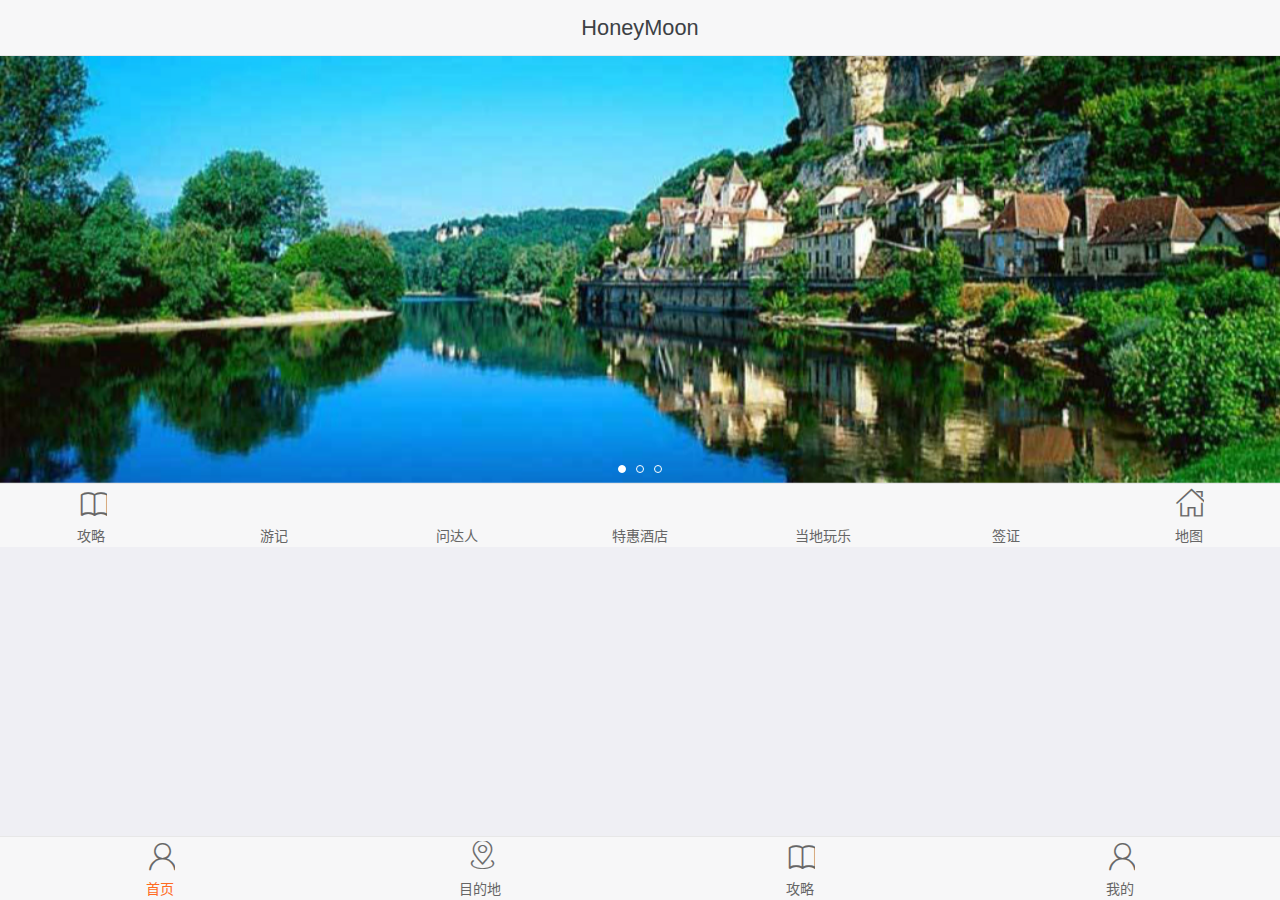
==== index.html @ 1e76a179 "mobile demo" ====
<!DOCTYPE html>
<html lang="zh-CN">
<head>
    <meta charset="utf-8">
    <title>蜜月之旅</title>

    <!--给搜索引擎看的-->
    <meta name="description" content="蜜月">
    <!--可视区域宽度和缩放级别-->
    <meta name="viewport" content="width=initial-scale=1, maximum-scale=1">
    <!--删除苹果默认的工具栏、菜单栏-->
    <meta name="apple-mobile-web-app-capable" content="yes">
    <!--控制状态栏显示样式，默认black和black-translucent-->
    <meta name="apple-mobile-web-app-status-bar-style" content="black">
    <!--格式检测：禁止将数字转化为拨号链接-->
    <meta name="format-detection" content="telephone=no">

    <!--SUI Mobile-->
    <link rel="stylesheet" href="css/sm.min.css">
    <link rel="stylesheet" href="css/sm-extend.min.css">
    <link rel="stylesheet" href="css/style.css">

    <!--iconfont-->
    <link rel="stylesheet" href="iconfont/iconfont.css">

    <script src="js/zepto.min.js"></script>
    <script src="js/sm.min.js"></script>
    <script src="js/sm-extend.min.js"></script>
</head>
<body>
    <div class="page-group">
        <div class="page page-current">

            <!--标题栏-->
            <header class="bar bar-nav">
                <a href="" class="button button-link button-nav pull-right" data-popup=".popup-about">
                    <span class="icon icon-menu btn-menu"></span>
                </a>
                <h1 class="title">HoneyMoon</h1>
            </header>

            <div class="content">

                <!--幻灯片-->
                <div class="swiper-container" data-space-between="10">
                    <div class="swiper-wrapper">
                        <div class="swiper-slide">
                            <img src="images/swiper-1.jpg" alt="">
                        </div>
                        <div class="swiper-slide">
                            <img src="images/swiper-2.jpg" alt="">
                        </div>
                        <div class="swiper-slide">
                            <img src="images/swiper-3.jpg" alt="">
                        </div>
                    </div>
                    <div class="swiper-pagination">
                        <span class="swiper-pagination-bullet"></span>
                        <span class="swiper-pagination-bullet"></span>
                        <span class="swiper-pagination-bullet"></span>
                    </div>
                </div>

                <!--入口工具-->
                <nav class="nav bar bar-tab">
                    <a class="tab-item external" href="#">
                        <span class="icon iconfont icon-gonglve"></span>
                        <span class="tab-label">攻略</span>
                    </a>
                    <a class="tab-item external" href="#">
                        <span class="icon iconfont icon-youji"></span>
                        <span class="tab-label">游记</span>
                    </a>
                    <a class="tab-item external" href="#">
                        <span class="icon iconfont icon-011"></span>
                        <span class="tab-label">问达人</span>
                    </a>
                    <a class="tab-item external" href="#">
                        <span class="icon iconfont icon-jiudian"></span>
                        <span class="tab-label">特惠酒店</span>
                    </a>
                    <a class="tab-item external" href="#">
                        <span class="icon iconfont icon-dangdiwanle"></span>
                        <span class="tab-label">当地玩乐</span>
                    </a>
                    <a class="tab-item external" href="#">
                        <span class="icon iconfont icon-qianzheng"></span>
                        <span class="tab-label">签证</span>
                    </a>
                    <a class="tab-item external" href="#">
                        <span class="icon iconfont icon-ditu"></span>
                        <span class="tab-label">地图</span>
                    </a>
                </nav>
            </div>

            <!--工具栏-->
            <nav class="bar bar-tab">
                <a href="" class="tab-item external active">
                    <span class="icon iconfont icon-wode"></span>
                    <span class="tab-label">首页</span>
                </a>
                <a href="" class="tab-item external">
                    <span class="icon iconfont icon-point"></span>
                    <span class="tab-label">目的地</span>
                </a>
                <a href="" class="tab-item external">
                    <span class="icon iconfont icon-gonglve"></span>
                    <span class="tab-label">攻略</span>
                </a>
                <a href="" class="tab-item external">
                    <span class="icon iconfont icon-wode"></span>
                    <span class="tab-label">我的</span>
                </a>
            </nav>

            <!--popup-->
            <div class="panel-overlay"></div>
            <div id="panel" class="panel panel-right panel-cover theme-white">
                <div class="content-block">
                    <ul>
                        <li>
                            <a href="">首页</a>
                        </li>
                        <li>
                            <a href="">游记</a>
                        </li>
                        <li>
                            <a href="">攻略</a>
                        </li>

                        <li>
                            <a href="">当地玩乐</a>
                        </li>
                        <li>
                            <a href="">酒店</a>
                        </li>
                        <li>
                            <a href="">旅行视频</a>
                        </li>

                    </ul>
                </div>
            </div>
        </div>
    </div>

    <script>
        /*侧滑JS*/
        $(document).on("click", ".btn-menu", function() {
            $.openPanel("#panel");
        });
        //幻灯片
        $(function() {
            $(".swiper-container").swiper({
                    autoplay:3000,
                    loop:true
                }
            );
        });
    </script>


</body>
</html>
---- css/sm-extend.min.css ----
/*!
 * =====================================================
 * SUI Mobile - http://m.sui.taobao.org/
 *
 * =====================================================
 */.photo-browser{position:absolute;left:0;top:0;width:100%;height:100%;z-index:10500}.photo-browser .bar-tab .tab-item .icon{width:14px;height:14px;margin-top:-5px}.photo-browser .bar-tab~.photo-browser-captions{bottom:52px;-webkit-transform:translate3d(0,0,0);transform:translate3d(0,0,0)}.photo-browser.photo-browser-in{display:block;-webkit-animation:photoBrowserIn .4s forwards;animation:photoBrowserIn .4s forwards}.photo-browser.photo-browser-out{display:block;-webkit-animation:photoBrowserOut .4s forwards;animation:photoBrowserOut .4s forwards}html.with-statusbar-overlay .photo-browser{height:-webkit-calc(100% - 1rem);height:calc(100% - 1rem);top:1rem}.popup>.photo-browser .navbar,.popup>.photo-browser .toolbar,body>.photo-browser .navbar,body>.photo-browser .toolbar{-webkit-transform:translate3d(0,0,0);transform:translate3d(0,0,0)}.photo-browser .page[data-page=photo-browser-slides]{background:0 0}.photo-browser .page{box-sizing:border-box;position:absolute;left:0;top:0;width:100%;height:100%;background:#efeff4}.photo-browser .view{overflow:hidden;box-sizing:border-box;position:relative;width:100%;height:100%;z-index:5000}.page[data-page=photo-browser-slides] .toolbar a{color:#4cd964}.photo-browser-popup{background:0 0}.photo-browser .navbar,.photo-browser .toolbar,.view[data-page=photo-browser-slides] .navbar,.view[data-page=photo-browser-slides] .toolbar{background:rgba(247,247,247,.95);-webkit-transition:.4s;transition:.4s}.view[data-page=photo-browser-slides] .page[data-page=photo-browser-slides] .navbar,.view[data-page=photo-browser-slides] .page[data-page=photo-browser-slides] .toolbar{-webkit-transform:translate3d(0,0,0);transform:translate3d(0,0,0)}.photo-browser-exposed .navbar,.photo-browser-exposed .toolbar{opacity:0;visibility:hidden;pointer-events:none}.photo-browser-exposed .photo-browser-swiper-container{background:#000}.photo-browser-of{margin:0 .25rem}.photo-browser-captions{pointer-events:none;position:absolute;left:0;width:100%;bottom:0;z-index:10;opacity:1;-webkit-transition:.4s;transition:.4s}.photo-browser-captions.photo-browser-captions-exposed{opacity:0}.toolbar~.photo-browser-captions{bottom:2.2rem;-webkit-transform:translate3d(0,0,0);transform:translate3d(0,0,0)}.photo-browser-exposed .toolbar~.photo-browser-captions{-webkit-transform:translate3d(0,2.2rem,0);transform:translate3d(0,2.2rem,0)}.toolbar~.photo-browser-captions.photo-browser-captions-exposed{transformt:ranslate3d(0,0,0)}.photo-browser-caption{box-sizing:border-box;-webkit-transition:.3s;transition:.3s;position:absolute;bottom:0;left:0;opacity:0;padding:.2rem .25px;width:100%;text-align:center;color:#fff;background:rgba(0,0,0,.8)}.photo-browser-caption:empty{display:none}.photo-browser-caption.photo-browser-caption-active{opacity:1}.photo-browser-captions-light .photo-browser-caption{background:rgba(255,255,255,.8);color:#3d4145}.photo-browser-exposed .photo-browser-caption{color:#fff;background:rgba(0,0,0,.8)}.photo-browser-swiper-container{position:absolute;left:0;top:0;width:100%;height:100%;overflow:hidden;background:#fff;-webkit-transition:.4s;transition:.4s}.photo-browser-swiper-wrapper{position:absolute;left:0;top:0;width:100%;height:100%;padding:0;display:-webkit-box;display:-webkit-flex;display:flex}.photo-browser-link-inactive{opacity:.3}.photo-browser-slide{width:100%;height:100%;position:relative;overflow:hidden;display:-webkit-box;display:-webkit-flex;display:flex;-webkit-box-pack:center;-webkit-justify-content:center;justify-content:center;-webkit-box-align:center;-webkit-align-items:center;align-items:center;-webkit-flex-shrink:0;flex-shrink:0;box-sizing:border-box}.photo-browser-slide.transitioning{-webkit-transition:.4s;transition:.4s}.photo-browser-slide span.photo-browser-zoom-container{width:100%;text-align:center;display:none}.photo-browser-slide img{width:auto;height:auto;max-width:100%;max-height:100%;display:none}.photo-browser-slide.swiper-slide-active span.photo-browser-zoom-container,.photo-browser-slide.swiper-slide-next span.photo-browser-zoom-container,.photo-browser-slide.swiper-slide-prev span.photo-browser-zoom-container{display:block}.photo-browser-slide.swiper-slide-active img,.photo-browser-slide.swiper-slide-next img,.photo-browser-slide.swiper-slide-prev img{display:inline}.photo-browser-slide.swiper-slide-active.photo-browser-slide-lazy .preloader,.photo-browser-slide.swiper-slide-next.photo-browser-slide-lazy .preloader,.photo-browser-slide.swiper-slide-prev.photo-browser-slide-lazy .preloader{display:block}.photo-browser-slide iframe{width:100%;height:100%}.photo-browser-slide .preloader{display:none;position:absolute;width:2.1rem;height:2.1rem;margin-left:-2.1rem;margin-top:-2.1rem;left:50%;top:50%}.photo-browser-dark .navbar,.photo-browser-dark .toolbar{background:rgba(30,30,30,.8);color:#fff}.photo-browser-dark .navbar:before,.photo-browser-dark .toolbar:before{display:none}.photo-browser-dark .navbar:after,.photo-browser-dark .toolbar:after{display:none}.photo-browser-dark .navbar a,.photo-browser-dark .toolbar a{color:#fff}.photo-browser-dark .photo-browser-swiper-container{background:#000}@-webkit-keyframes photoBrowserIn{0%{-webkit-transform:translate3d(0,0,0) scale(.5);transform:translate3d(0,0,0) scale(.5);opacity:0}100%{-webkit-transform:translate3d(0,0,0) scale(1);transform:translate3d(0,0,0) scale(1);opacity:1}}@keyframes photoBrowserIn{0%{-webkit-transform:translate3d(0,0,0) scale(.5);transform:translate3d(0,0,0) scale(.5);opacity:0}100%{-webkit-transform:translate3d(0,0,0) scale(1);transform:translate3d(0,0,0) scale(1);opacity:1}}@-webkit-keyframes photoBrowserOut{0%{-webkit-transform:translate3d(0,0,0) scale(1);transform:translate3d(0,0,0) scale(1);opacity:1}100%{-webkit-transform:translate3d(0,0,0) scale(.5);transform:translate3d(0,0,0) scale(.5);opacity:0}}@keyframes photoBrowserOut{0%{-webkit-transform:translate3d(0,0,0) scale(1);transform:translate3d(0,0,0) scale(1);opacity:1}100%{-webkit-transform:translate3d(0,0,0) scale(.5);transform:translate3d(0,0,0) scale(.5);opacity:0}}.swiper-container{margin:0 auto;position:relative;overflow:hidden;padding-bottom:30px;z-index:1}.swiper-container-no-flexbox .swiper-slide{float:left}.swiper-container-vertical>.swiper-wrapper{-webkit-box-orient:vertical;-webkit-flex-direction:column;flex-direction:column}.swiper-wrapper{position:relative;width:100%;height:100%;z-index:1;display:-webkit-box;display:-webkit-flex;display:flex;-webkit-transform-style:preserve-3d;-ms-transform-style:preserve-3d;transform-style:preserve-3d;-webkit-transition-property:-webkit-transform;transition-property:transform;box-sizing:content-box}.swiper-container-android .swiper-slide,.swiper-wrapper{-webkit-transform:translate3d(0,0,0);transform:translate3d(0,0,0)}.swiper-container-multirow>.swiper-wrapper{-webkit-box-lines:multiple;-moz-box-lines:multiple;-ms-fles-wrap:wrap;-webkit-flex-wrap:wrap;flex-wrap:wrap}.swiper-container-free-mode>.swiper-wrapper{-webkit-transition-timing-function:ease-out;transition-timing-function:ease-out;margin:0 auto}.swiper-slide{-webkit-transform-style:preserve-3d;-ms-transform-style:preserve-3d;transform-style:preserve-3d;-webkit-flex-shrink:0;-ms-flex:0 0 auto;-webkit-flex-shrink:0;flex-shrink:0;width:100%;height:100%;position:relative}.swiper-container .swiper-notification{position:absolute;left:0;top:0;pointer-events:none;opacity:0;z-index:-1000}.swiper-wp8-horizontal{touch-action:pan-y}.swiper-wp8-vertical{touch-action:pan-x}.swiper-button-next,.swiper-button-prev{position:absolute;top:50%;width:27px;height:44px;margin-top:-22px;z-index:10;cursor:pointer;background-size:27px 44px;background-position:center;background-repeat:no-repeat}.swiper-button-next.swiper-button-disabled,.swiper-button-prev.swiper-button-disabled{opacity:.35;cursor:auto;pointer-events:none}.swiper-button-prev,.swiper-container-rtl .swiper-button-next{background-image:url("data:image/svg+xml;charset=utf-8,%3Csvg%20xmlns%3D'http%3A%2F%2Fwww.w3.org%2F2000%2Fsvg'%20viewBox%3D'0%200%2027%2044'%3E%3Cpath%20d%3D'M0%2C22L22%2C0l2.1%2C2.1L4.2%2C22l19.9%2C19.9L22%2C44L0%2C22L0%2C22L0%2C22z'%20fill%3D'%23007aff'%2F%3E%3C%2Fsvg%3E");left:10px;right:auto}.swiper-button-next,.swiper-container-rtl .swiper-button-prev{background-image:url("data:image/svg+xml;charset=utf-8,%3Csvg%20xmlns%3D'http%3A%2F%2Fwww.w3.org%2F2000%2Fsvg'%20viewBox%3D'0%200%2027%2044'%3E%3Cpath%20d%3D'M27%2C22L27%2C22L5%2C44l-2.1-2.1L22.8%2C22L2.9%2C2.1L5%2C0L27%2C22L27%2C22z'%20fill%3D'%23007aff'%2F%3E%3C%2Fsvg%3E");right:10px;left:auto}.swiper-pagination{position:absolute;text-align:center;-webkit-transition:.3s;transition:.3s;-webkit-transform:translate3d(0,0,0);transform:translate3d(0,0,0);z-index:10}.swiper-pagination.swiper-pagination-hidden{opacity:0}.swiper-pagination-bullet{width:8px;height:8px;display:inline-block;border-radius:100%;background:#000;opacity:.2}.swiper-pagination-bullet-active{opacity:1;background:#007aff}.swiper-container-vertical>.swiper-pagination{right:10px;top:50%;-webkit-transform:translate3d(0,-50%,0);transform:translate3d(0,-50%,0)}.swiper-container-vertical>.swiper-pagination .swiper-pagination-bullet{margin:5px 0;display:block}.swiper-container-horizontal>.swiper-pagination{bottom:10px;left:0;width:100%}.swiper-container-horizontal>.swiper-pagination .swiper-pagination-bullet{margin:0 5px}.swiper-container-3d{-webkit-perspective:1200px;-o-perspective:1200px;perspective:1200px}.swiper-container-3d .swiper-cube-shadow,.swiper-container-3d .swiper-slide,.swiper-container-3d .swiper-slide-shadow-bottom,.swiper-container-3d .swiper-slide-shadow-left,.swiper-container-3d .swiper-slide-shadow-right,.swiper-container-3d .swiper-slide-shadow-top,.swiper-container-3d .swiper-wrapper{-webkit-transform-style:preserve-3d;-ms-transform-style:preserve-3d;transform-style:preserve-3d}.swiper-container-3d .swiper-slide-shadow-bottom,.swiper-container-3d .swiper-slide-shadow-left,.swiper-container-3d .swiper-slide-shadow-right,.swiper-container-3d .swiper-slide-shadow-top{position:absolute;left:0;top:0;width:100%;height:100%;pointer-events:none;z-index:10}.swiper-container-3d .swiper-slide-shadow-left{background-image:-webkit-gradient(linear,left top,right top,from(rgba(0,0,0,.5)),to(rgba(0,0,0,0)));background-image:-webkit-linear-gradient(right,rgba(0,0,0,.5),rgba(0,0,0,0));background-image:linear-gradient(to left,rgba(0,0,0,.5),rgba(0,0,0,0))}.swiper-container-3d .swiper-slide-shadow-right{background-image:-webkit-gradient(linear,right top,left top,from(rgba(0,0,0,.5)),to(rgba(0,0,0,0)));background-image:-webkit-linear-gradient(left,rgba(0,0,0,.5),rgba(0,0,0,0));background-image:linear-gradient(to right,rgba(0,0,0,.5),rgba(0,0,0,0))}.swiper-container-3d .swiper-slide-shadow-top{background-image:-webkit-gradient(linear,left top,left bottom,from(rgba(0,0,0,.5)),to(rgba(0,0,0,0)));background-image:-webkit-linear-gradient(bottom,rgba(0,0,0,.5),rgba(0,0,0,0));background-image:linear-gradient(to top,rgba(0,0,0,.5),rgba(0,0,0,0))}.swiper-container-3d .swiper-slide-shadow-bottom{background-image:-webkit-gradient(linear,left bottom,left top,from(rgba(0,0,0,.5)),to(rgba(0,0,0,0)));background-image:-webkit-linear-gradient(top,rgba(0,0,0,.5),rgba(0,0,0,0));background-image:linear-gradient(to bottom,rgba(0,0,0,.5),rgba(0,0,0,0))}.swiper-container-coverflow .swiper-wrapper{-ms-perspective:1200px}.swiper-container-fade.swiper-container-free-mode .swiper-slide{-webkit-transition-timing-function:ease-out;transition-timing-function:ease-out}.swiper-container-fade .swiper-slide{pointer-events:none}.swiper-container-fade .swiper-slide-active{pointer-events:auto}.swiper-container-cube{overflow:visible}.swiper-container-cube .swiper-slide{pointer-events:none;visibility:hidden;-webkit-transform-origin:0 0;transform-origin:0 0;-webkit-backface-visibility:hidden;-ms-backface-visibility:hidden;backface-visibility:hidden;width:100%;height:100%}.swiper-container-cube.swiper-container-rtl .swiper-slide{-webkit-transform-origin:100% 0;transform-origin:100% 0}.swiper-container-cube .swiper-slide-active,.swiper-container-cube .swiper-slide-next,.swiper-container-cube .swiper-slide-next+.swiper-slide,.swiper-container-cube .swiper-slide-prev{pointer-events:auto;visibility:visible}.swiper-container-cube .swiper-cube-shadow{position:absolute;left:0;bottom:0;width:100%;height:100%;background:#000;opacity:.6;-webkit-filter:blur(50px);filter:blur(50px)}.swiper-container-cube.swiper-container-vertical .swiper-cube-shadow{z-index:0}.swiper-scrollbar{border-radius:10px;position:relative;-ms-touch-action:none;background:rgba(0,0,0,.1)}.swiper-container-horizontal>.swiper-scrollbar{position:absolute;left:1%;bottom:3px;z-index:50;height:5px;width:98%}.swiper-container-vertical>.swiper-scrollbar{position:absolute;right:3px;top:1%;z-index:50;width:5px;height:98%}.swiper-scrollbar-drag{height:100%;width:100%;position:relative;background:rgba(0,0,0,.5);border-radius:10px;left:0;top:0}.swiper-scrollbar-cursor-drag{cursor:move}.swiper-slide .preloader{width:42px;height:42px;position:absolute;left:50%;top:50%;margin-left:-21px;margin-top:-21px;z-index:10}.swiper-slide img{display:block}
---- css/style.css ----
@charset "UTF-8";

/* reset */
body,
html {
    font-family: sans-serif;       /*无衬线字体*/
    -ms-text-size-adjust: 100%;
    -webkit-text-size-adjust: 100%;
    color: #222;
    margin: 0;
    padding: 0;
}
a:hover,
a:focus {
    text-decoration: none;
    color: #fcb322;
    outline: none;
}
ul {
    list-style: none;
}

/* iconfont */
.icon {
    width: 1em;
    height: 1em;
    vertical-align: -0.15em;
    fill: currentColor;
    overflow: hidden;
}

/* header */
.bar a.button-link {
    color: #666;
}
.bar a.button-link .icon {
    font-size: 1.4rem;
    padding: 0px .2rem;
}

/* swiper */
.swiper-container {
    padding-bottom: 0px;
}
.swiper-slide img {
    width: 100%;
}
.swiper-container .swiper-pagination {
    bottom: 0;
}
.swiper-container .swiper-pagination .swiper-pagination-bullet {
    margin: 0 5px;
    background: none;
    border: 1px solid #fff;
    opacity: 1;
}
.swiper-container .swiper-pagination .swiper-pagination-bullet-active {
    background-color: #fff;
}

/* nav */
.nav {
    position: relative;
}

/* popup */
.panel {
    box-shadow: -2px 2px 2px #e7e7e7;
    width: 8rem;
}
.panel .content-block ul {
    padding: 0 20px;
    text-align: center;
}
.panel .content-block ul li {
    line-height: 2rem;
}
.panel .content-block ul li a {
    color: #222;
    letter-spacing: 2px;
}

/* 工具栏 */
nav.bar .tab-item{
    color: #666;
}
.bar-tab .tab-item.active,
.bar-tab .tab-item:active
{
    color: #ff6a21;
}
---- iconfont/iconfont.css ----
@font-face {font-family: "iconfont";
  src: url('iconfont.eot?t=1489657895527'); /* IE9*/
  src: url('iconfont.eot?t=1489657895527#iefix') format('embedded-opentype'), /* IE6-IE8 */
  url('iconfont.woff?t=1489657895527') format('woff'), /* chrome, firefox */
  url('iconfont.ttf?t=1489657895527') format('truetype'), /* chrome, firefox, opera, Safari, Android, iOS 4.2+*/
  url('iconfont.svg?t=1489657895527#iconfont') format('svg'); /* iOS 4.1- */
}

.iconfont {
  font-family:"iconfont" !important;
  font-size:16px;
  font-style:normal;
  color: #666;
  -webkit-font-smoothing: antialiased;
  -moz-osx-font-smoothing: grayscale;
}

.icon-wode:before { content: "\e64f"; }
.icon-gonglve:before { content: "\e641"; }
.icon-shouyeshouye:before { content: "\e601"; }
.icon-point:before { content: "\e624"; }
.icon-ditu:before { content: "\e601"; }
.icon-youji:before { content: "\e607"; }
.icon-qianzheng:before { content: "\e660"; }
.icon-011:before { content: "\e68b"; }
.icon-jiudian:before { content: "\e638"; }
.icon-dangdiwanle:before { content: "\e658"; }
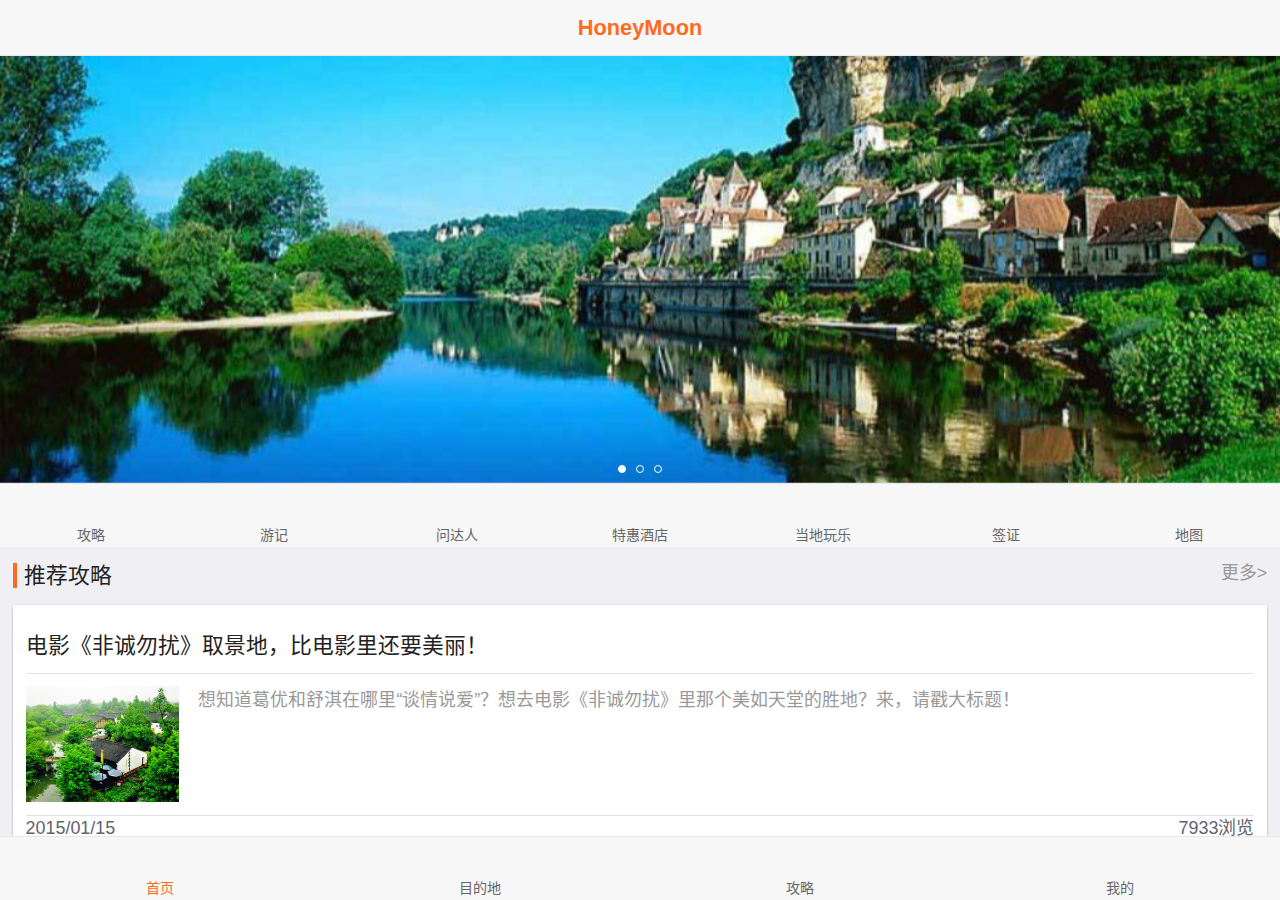
==== commit a1ec0886: "update raiders" ====
--- a/index.html
+++ b/index.html
@@ -18,10 +18,11 @@
     <!--SUI Mobile-->
     <link rel="stylesheet" href="css/sm.min.css">
     <link rel="stylesheet" href="css/sm-extend.min.css">
+
     <link rel="stylesheet" href="css/style.css">
 
     <!--iconfont-->
-    <link rel="stylesheet" href="iconfont/iconfont.css">
+    <!--<link rel="stylesheet" href="iconfont/iconfont.css">-->
 
     <script src="js/zepto.min.js"></script>
     <script src="js/sm.min.js"></script>
@@ -45,13 +46,13 @@
                 <div class="swiper-container" data-space-between="10">
                     <div class="swiper-wrapper">
                         <div class="swiper-slide">
-                            <img src="images/swiper-1.jpg" alt="">
+                            <img src="images/index/swiper-1.jpg" alt="">
                         </div>
                         <div class="swiper-slide">
-                            <img src="images/swiper-2.jpg" alt="">
+                            <img src="images/index/swiper-2.jpg" alt="">
                         </div>
                         <div class="swiper-slide">
-                            <img src="images/swiper-3.jpg" alt="">
+                            <img src="images/index/swiper-3.jpg" alt="">
                         </div>
                     </div>
                     <div class="swiper-pagination">
@@ -92,6 +93,129 @@
                         <span class="tab-label">地图</span>
                     </a>
                 </nav>
+
+                <!--推荐攻略-->
+                <div class="list-block">
+                    <h4>
+                        <span>推荐攻略</span>
+                        <a href="">更多></a>
+                    </h4>
+                    <div class="card">
+                        <div class="card-header">
+                            <a href="">电影《非诚勿扰》取景地，比电影里还要美丽！</a>
+                        </div>
+                        <div class="card-content">
+                            <div class="list-block media-list">
+                                <ul>
+                                    <li class="item-content">
+                                        <div class="item-media">
+                                            <img src="images/index/card-1.jpeg">
+                                        </div>
+                                        <div class="item-inner">
+                                            <div class="item-subtitle">想知道葛优和舒淇在哪里“谈情说爱”？想去电影《非诚勿扰》里那个美如天堂的胜地？来，请戳大标题！</div>
+                                        </div>
+                                    </li>
+                                </ul>
+                            </div>
+                        </div>
+                        <div class="card-footer">
+                            <span>2015/01/15</span>
+                            <span>7933浏览</span>
+                        </div>
+                    </div>
+                    <div class="card">
+                        <div class="card-header">
+                            <a href="">土耳其的热气球还能坐吗？热气球的安全飞行知识你知道吗？</a>
+                        </div>
+                        <div class="card-content">
+                            <div class="list-block media-list">
+                                <ul>
+                                    <li class="item-content">
+                                        <div class="item-media">
+                                            <img src="images/index/card-2.jpeg">
+                                        </div>
+                                        <div class="item-inner">
+                                            <div class="item-subtitle">土耳其发生的热气球撞击地面事故，其实严格意义上并不能算是一起事故，这是热气球硬着陆Hard Landing，这种降落方式，在热气球公司的墙面宣传图上或者起飞前，飞行员都会详细讲到的</div>
+                                        </div>
+                                    </li>
+                                </ul>
+                            </div>
+                        </div>
+                        <div class="card-footer">
+                            <span>2015/01/15</span>
+                            <span>9535浏览</span>
+                        </div>
+                    </div>
+                    <div class="card">
+                        <div class="card-header">
+                            <a href="">这九家餐厅，值得你专门去一趟曼谷！</a>
+                        </div>
+                        <div class="card-content">
+                            <div class="list-block media-list">
+                                <ul>
+                                    <li class="item-content">
+                                        <div class="item-media">
+                                            <img src="images/index/card-3.jpeg">
+                                        </div>
+                                        <div class="item-inner">
+                                            <div class="item-subtitle">为了这些美食你完全可以专程去一趟曼谷！Asia's 50 Best Restaurants 由英国知名美食《Restaurant》杂志主办，是和米其林指南齐名的权威美式榜单。这个看上去和实际上都牛X哄哄的榜单是来自全球900多名饮食界权威吃货的联合评选。这些顶级大咖以强大的资历和专业眼光，为自己在过去18个月中吃过的最中意的7家餐厅进行投票。</div>
+                                        </div>
+                                    </li>
+                                </ul>
+                            </div>
+                        </div>
+                        <div class="card-footer">
+                            <span>2015/01/15</span>
+                            <span>2868浏览</span>
+                        </div>
+                    </div>
+                    <div class="card">
+                        <div class="card-header">
+                            <a href="">在香港怎么住最便宜？</a>
+                        </div>
+                        <div class="card-content">
+                            <div class="list-block media-list">
+                                <ul>
+                                    <li class="item-content">
+                                        <div class="item-media">
+                                            <img src="images/index/card-4.jpeg">
+                                        </div>
+                                        <div class="item-inner">
+                                            <div class="item-subtitle">先推荐几种在香港住宿省钱的方法，再介绍几家压箱底的青旅吧。【1.推荐大家通过淘宝订房间】淘宝退款改时间都很方便。你可以和客服聊一下想去的地方，让他推荐附近的房间。【2.提前在网上订好比当日去便宜很多】比如提前在淘宝订的房子大约300人民币，晚上到了店里问是1200港币。【3.推荐预定青旅】香港颇有一些物美价廉的青旅，交通也很方便，美的不要不要的；但是一定要结合第2条来看；一定要提前预订，这种青旅能提前好几个月就被订光。</div>
+                                        </div>
+                                    </li>
+                                </ul>
+                            </div>
+                        </div>
+                        <div class="card-footer">
+                            <span>2015/01/15</span>
+                            <span>265410浏览</span>
+                        </div>
+                    </div>
+                    <div class="card">
+                        <div class="card-header">
+                            <a href="">独闯古巴，大写的好玩（附旅行自拍全解析）</a>
+                        </div>
+                        <div class="card-content">
+                            <div class="list-block media-list">
+                                <ul>
+                                    <li class="item-content">
+                                        <div class="item-media">
+                                            <img src="images/index/card-5.jpeg">
+                                        </div>
+                                        <div class="item-inner">
+                                            <div class="item-subtitle">两三年前，不到20岁的我第一次独自旅行，写了一篇游记《90后少女一个人闯欧洲--教你一个人自拍出大片》（没错，那时候还是个少女！现在已成老阿姨，微笑脸）后来丢过一次硬盘，那些照片的原片全丢了，特别庆幸自己当时写下了游记。所以之后只要有时间，我都会尽量写游记，为自己也为大家做贡献。不仅是记录了自己的成长，也为我打开了一扇门。几年后，要不是因为当时那篇游记，我也不会有这么多机会继续去更多地方，也不会继续写游记。</div>
+                                        </div>
+                                    </li>
+                                </ul>
+                            </div>
+                        </div>
+                        <div class="card-footer">
+                            <span>2015/01/15</span>
+                            <span>78173浏览</span>
+                        </div>
+                    </div>
+                </div>
             </div>
 
             <!--工具栏-->
--- a/css/style.css
+++ b/css/style.css
@@ -9,6 +9,9 @@
     color: #222;
     margin: 0;
     padding: 0;
+}
+a {
+    color: #222;
 }
 a:hover,
 a:focus {
@@ -22,20 +25,26 @@
 
 /* iconfont */
 .icon {
-    width: 1em;
-    height: 1em;
-    vertical-align: -0.15em;
     fill: currentColor;
     overflow: hidden;
 }
 
 /* header */
+.bar .title {
+    color: #ff6a21;
+    font-weight: 600;
+}
 .bar a.button-link {
     color: #666;
 }
 .bar a.button-link .icon {
     font-size: 1.4rem;
     padding: 0px .2rem;
+}
+
+/* content */
+.content {
+    padding-bottom: 3rem;
 }
 
 /* swiper */
@@ -63,6 +72,65 @@
     position: relative;
 }
 
+/* 推荐攻略 */
+.list-block {
+    margin: .5rem 0;
+}
+.list-block h4 {
+    font-weight: normal;
+    padding: 0 .5rem;
+    margin: 0 0 .5rem 0;
+    text-align: left;
+}
+.list-block h4 span {
+    border-left: 4px solid #ff6a21;
+    padding-left: .3rem;
+}
+.list-block h4 a {
+    float: right;
+    color: #999;
+    font-size: .7rem;
+}
+.list-block .card {
+    margin-top: 0;
+    padding: .5rem;
+}
+.list-block .card .card-header {
+    padding: 0;
+}
+.list-block .card .card-content .item-content {
+    padding-left: 0;
+}
+.list-block .card .card-content .item-content .item-subtitle {
+    display: -webkit-box;
+    -webkit-line-clamp: 4;
+    -webkit-box-orient: vertical;
+    text-overflow: ellipsis;
+    white-space: pre-line;
+    font-size: .7rem;
+    color: #999;
+}
+.list-block .card .card-content .item-media img {
+    width: 6rem;
+}
+.list-block .card .card-content .item-inner {
+    padding-right: 0;
+}
+.list-block .card .card-footer {
+    min-height: auto;
+    padding: 0;
+}
+
+/* 工具栏 */
+nav.bar .tab-item{
+    color: #666;
+}
+.bar-tab .tab-item.active,
+.bar-tab .tab-item:active
+{
+    color: #ff6a21;
+}
+
 /* popup */
 .panel {
     box-shadow: -2px 2px 2px #e7e7e7;
@@ -76,16 +144,7 @@
     line-height: 2rem;
 }
 .panel .content-block ul li a {
-    color: #222;
+    color: #ff6a21;
     letter-spacing: 2px;
 }
 
-/* 工具栏 */
-nav.bar .tab-item{
-    color: #666;
-}
-.bar-tab .tab-item.active,
-.bar-tab .tab-item:active
-{
-    color: #ff6a21;
-}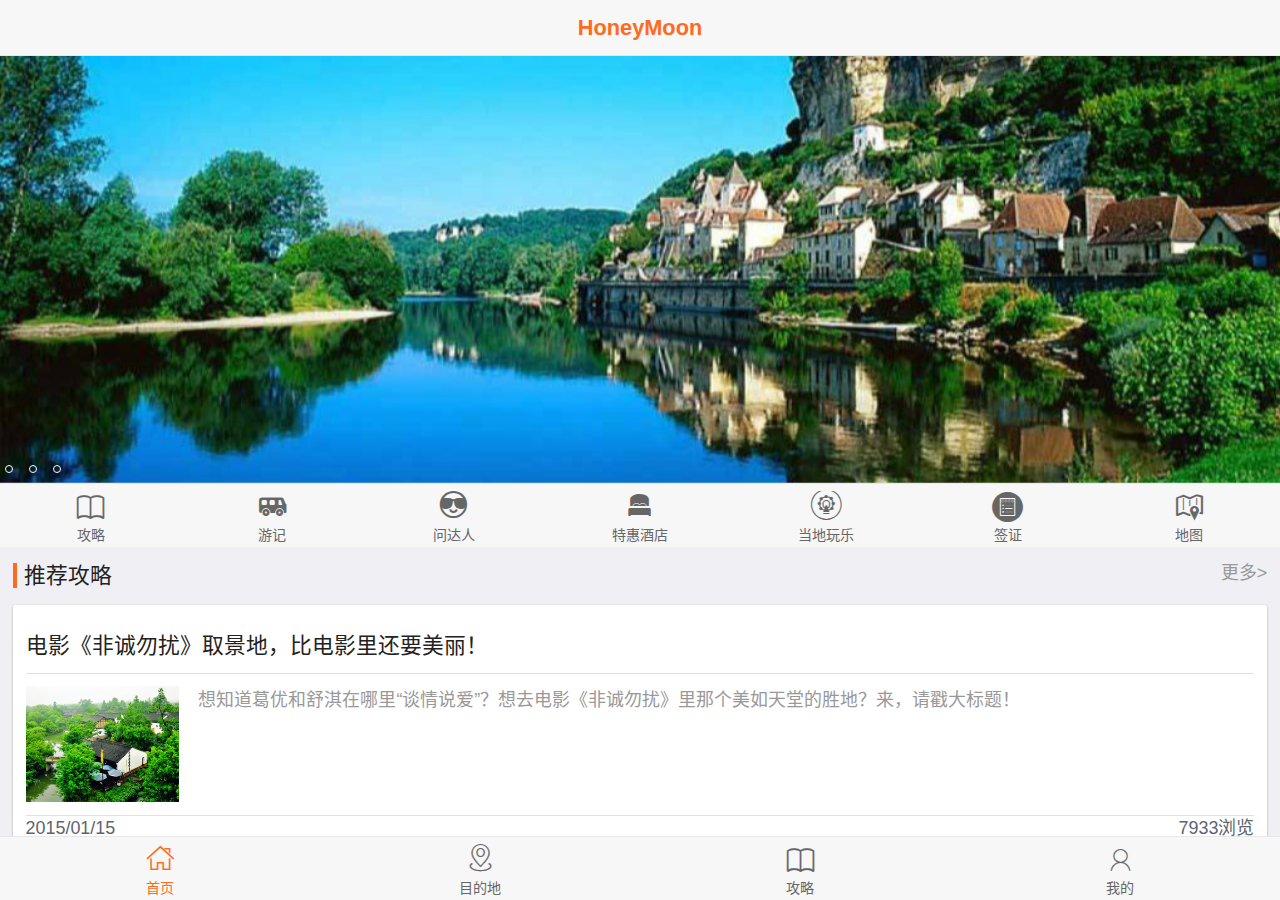
==== commit 77960c2c: "update html" ====
--- a/index.html
+++ b/index.html
@@ -1,289 +1,332 @@
 <!DOCTYPE html>
 <html lang="zh-CN">
-<head>
-    <meta charset="utf-8">
-    <title>蜜月之旅</title>
-
-    <!--给搜索引擎看的-->
-    <meta name="description" content="蜜月">
-    <!--可视区域宽度和缩放级别-->
-    <meta name="viewport" content="width=initial-scale=1, maximum-scale=1">
-    <!--删除苹果默认的工具栏、菜单栏-->
-    <meta name="apple-mobile-web-app-capable" content="yes">
-    <!--控制状态栏显示样式，默认black和black-translucent-->
-    <meta name="apple-mobile-web-app-status-bar-style" content="black">
-    <!--格式检测：禁止将数字转化为拨号链接-->
-    <meta name="format-detection" content="telephone=no">
-
-    <!--SUI Mobile-->
-    <link rel="stylesheet" href="css/sm.min.css">
-    <link rel="stylesheet" href="css/sm-extend.min.css">
-
-    <link rel="stylesheet" href="css/style.css">
-
-    <!--iconfont-->
-    <!--<link rel="stylesheet" href="iconfont/iconfont.css">-->
-
-    <script src="js/zepto.min.js"></script>
-    <script src="js/sm.min.js"></script>
-    <script src="js/sm-extend.min.js"></script>
-</head>
-<body>
-    <div class="page-group">
-        <div class="page page-current">
-
-            <!--标题栏-->
-            <header class="bar bar-nav">
-                <a href="" class="button button-link button-nav pull-right" data-popup=".popup-about">
-                    <span class="icon icon-menu btn-menu"></span>
-                </a>
-                <h1 class="title">HoneyMoon</h1>
-            </header>
-
-            <div class="content">
-
-                <!--幻灯片-->
-                <div class="swiper-container" data-space-between="10">
-                    <div class="swiper-wrapper">
-                        <div class="swiper-slide">
-                            <img src="images/index/swiper-1.jpg" alt="">
+    <head>
+        <meta charset="utf-8">
+        <title>蜜月之旅</title>
+
+        <!--给搜索引擎看的-->
+        <meta name="description" content="蜜月">
+        <!--可视区域宽度和缩放级别-->
+        <meta name="viewport" content="width=initial-scale=1, maximum-scale=1">
+        <!--删除苹果默认的工具栏、菜单栏-->
+        <meta name="apple-mobile-web-app-capable" content="yes">
+        <!--控制状态栏显示样式，默认black和black-translucent-->
+        <meta name="apple-mobile-web-app-status-bar-style" content="black">
+        <!--格式检测：禁止将数字转化为拨号链接-->
+        <meta name="format-detection" content="telephone=no">
+
+        <!--SUI Mobile-->
+        <link rel="stylesheet" href="css/sm.min.css">
+        <link rel="stylesheet" href="css/sm-extend.min.css">
+
+        <link rel="stylesheet" href="css/style.css">
+
+        <!--iconfont-->
+        <link rel="stylesheet" href="iconfont/iconfont.css">
+
+        <script src="js/zepto.min.js"></script>
+        <script src="js/sm.min.js"></script>
+        <script src="js/sm-extend.min.js"></script>
+    </head>
+    <body>
+        <div class="page-group">
+            <div class="page page-current">
+
+                <!--标题栏-->
+                <header class="bar bar-nav">
+                    <a href="" class="button button-link button-nav pull-right" data-popup=".popup-about">
+                        <span class="icon icon-menu btn-menu"></span>
+                    </a>
+                    <h1 class="title">HoneyMoon</h1>
+                </header>
+
+                <div class="content infinite-scroll" data-distance="100">
+
+                    <!--幻灯片-->
+                    <div class="swiper-container" data-space-between="10">
+                        <div class="swiper-wrapper">
+                            <div class="swiper-slide">
+                                <img src="images/index/swiper-1.jpg" alt="">
+                            </div>
+                            <div class="swiper-slide">
+                                <img src="images/index/swiper-2.jpg" alt="">
+                            </div>
+                            <div class="swiper-slide">
+                                <img src="images/index/swiper-3.jpg" alt="">
+                            </div>
                         </div>
-                        <div class="swiper-slide">
-                            <img src="images/index/swiper-2.jpg" alt="">
-                        </div>
-                        <div class="swiper-slide">
-                            <img src="images/index/swiper-3.jpg" alt="">
+                        <div class="swiper-pagination">
+                            <span class="swiper-pagination-bullet"></span>
+                            <span class="swiper-pagination-bullet"></span>
+                            <span class="swiper-pagination-bullet"></span>
                         </div>
                     </div>
-                    <div class="swiper-pagination">
-                        <span class="swiper-pagination-bullet"></span>
-                        <span class="swiper-pagination-bullet"></span>
-                        <span class="swiper-pagination-bullet"></span>
+
+                    <!--入口工具-->
+                    <nav class="nav bar bar-tab">
+                        <a class="tab-item external" href="#">
+                            <span class="icon iconfont icon-gonglve"></span>
+                            <span class="tab-label">攻略</span>
+                        </a>
+                        <a class="tab-item external" href="#">
+                            <span class="icon iconfont icon-youji"></span>
+                            <span class="tab-label">游记</span>
+                        </a>
+                        <a class="tab-item external" href="#">
+                            <span class="icon iconfont icon-011"></span>
+                            <span class="tab-label">问达人</span>
+                        </a>
+                        <a class="tab-item external" href="#">
+                            <span class="icon iconfont icon-jiudian"></span>
+                            <span class="tab-label">特惠酒店</span>
+                        </a>
+                        <a class="tab-item external" href="#">
+                            <span class="icon iconfont icon-dangdiwanle"></span>
+                            <span class="tab-label">当地玩乐</span>
+                        </a>
+                        <a class="tab-item external" href="#">
+                            <span class="icon iconfont icon-qianzheng"></span>
+                            <span class="tab-label">签证</span>
+                        </a>
+                        <a class="tab-item external" href="#">
+                            <span class="icon iconfont icon-ditu"></span>
+                            <span class="tab-label">地图</span>
+                        </a>
+                    </nav>
+
+                    <!--推荐攻略-->
+                    <div class="strategy" >
+                        <div class="list-block">
+                            <h4>
+                                <span>推荐攻略</span>
+                                <a href="">更多></a>
+                            </h4>
+                            <div class="card">
+                                <div class="card-header">
+                                    <a href="">电影《非诚勿扰》取景地，比电影里还要美丽！</a>
+                                </div>
+                                <div class="card-content">
+                                    <div class="list-block media-list">
+                                        <ul>
+                                            <li class="item-content">
+                                                <div class="item-media">
+                                                    <img src="images/index/card-1.jpeg">
+                                                </div>
+                                                <div class="item-inner">
+                                                    <div class="item-subtitle">想知道葛优和舒淇在哪里“谈情说爱”？想去电影《非诚勿扰》里那个美如天堂的胜地？来，请戳大标题！</div>
+                                                </div>
+                                            </li>
+                                        </ul>
+                                    </div>
+                                </div>
+                                <div class="card-footer">
+                                    <span>2015/01/15</span>
+                                    <span>7933浏览</span>
+                                </div>
+                            </div>
+                            <div class="card">
+                                <div class="card-header">
+                                    <a href="">土耳其的热气球还能坐吗？热气球的安全飞行知识你知道吗？</a>
+                                </div>
+                                <div class="card-content">
+                                    <div class="list-block media-list">
+                                        <ul>
+                                            <li class="item-content">
+                                                <div class="item-media">
+                                                    <img src="images/index/card-2.jpeg">
+                                                </div>
+                                                <div class="item-inner">
+                                                    <div class="item-subtitle">土耳其发生的热气球撞击地面事故，其实严格意义上并不能算是一起事故，这是热气球硬着陆Hard Landing，这种降落方式，在热气球公司的墙面宣传图上或者起飞前，飞行员都会详细讲到的</div>
+                                                </div>
+                                            </li>
+                                        </ul>
+                                    </div>
+                                </div>
+                                <div class="card-footer">
+                                    <span>2015/01/15</span>
+                                    <span>9535浏览</span>
+                                </div>
+                            </div>
+                            <div class="card">
+                                <div class="card-header">
+                                    <a href="">这九家餐厅，值得你专门去一趟曼谷！</a>
+                                </div>
+                                <div class="card-content">
+                                    <div class="list-block media-list">
+                                        <ul>
+                                            <li class="item-content">
+                                                <div class="item-media">
+                                                    <img src="images/index/card-3.jpeg">
+                                                </div>
+                                                <div class="item-inner">
+                                                    <div class="item-subtitle">为了这些美食你完全可以专程去一趟曼谷！Asia's 50 Best Restaurants 由英国知名美食《Restaurant》杂志主办，是和米其林指南齐名的权威美式榜单。这个看上去和实际上都牛X哄哄的榜单是来自全球900多名饮食界权威吃货的联合评选。这些顶级大咖以强大的资历和专业眼光，为自己在过去18个月中吃过的最中意的7家餐厅进行投票。</div>
+                                                </div>
+                                            </li>
+                                        </ul>
+                                    </div>
+                                </div>
+                                <div class="card-footer">
+                                    <span>2015/01/15</span>
+                                    <span>2868浏览</span>
+                                </div>
+                            </div>
+                            <div class="card">
+                                <div class="card-header">
+                                    <a href="">在香港怎么住最便宜？</a>
+                                </div>
+                                <div class="card-content">
+                                    <div class="list-block media-list">
+                                        <ul>
+                                            <li class="item-content">
+                                                <div class="item-media">
+                                                    <img src="images/index/card-4.jpeg">
+                                                </div>
+                                                <div class="item-inner">
+                                                    <div class="item-subtitle">先推荐几种在香港住宿省钱的方法，再介绍几家压箱底的青旅吧。【1.推荐大家通过淘宝订房间】淘宝退款改时间都很方便。你可以和客服聊一下想去的地方，让他推荐附近的房间。【2.提前在网上订好比当日去便宜很多】比如提前在淘宝订的房子大约300人民币，晚上到了店里问是1200港币。【3.推荐预定青旅】香港颇有一些物美价廉的青旅，交通也很方便，美的不要不要的；但是一定要结合第2条来看；一定要提前预订，这种青旅能提前好几个月就被订光。</div>
+                                                </div>
+                                            </li>
+                                        </ul>
+                                    </div>
+                                </div>
+                                <div class="card-footer">
+                                    <span>2015/01/15</span>
+                                    <span>265410浏览</span>
+                                </div>
+                            </div>
+                            <div class="card">
+                                <div class="card-header">
+                                    <a href="">独闯古巴，大写的好玩（附旅行自拍全解析）</a>
+                                </div>
+                                <div class="card-content">
+                                    <div class="list-block media-list">
+                                        <ul>
+                                            <li class="item-content">
+                                                <div class="item-media">
+                                                    <img src="images/index/card-5.jpeg">
+                                                </div>
+                                                <div class="item-inner">
+                                                    <div class="item-subtitle">两三年前，不到20岁的我第一次独自旅行，写了一篇游记《90后少女一个人闯欧洲--教你一个人自拍出大片》（没错，那时候还是个少女！现在已成老阿姨，微笑脸）后来丢过一次硬盘，那些照片的原片全丢了，特别庆幸自己当时写下了游记。所以之后只要有时间，我都会尽量写游记，为自己也为大家做贡献。不仅是记录了自己的成长，也为我打开了一扇门。几年后，要不是因为当时那篇游记，我也不会有这么多机会继续去更多地方，也不会继续写游记。</div>
+                                                </div>
+                                            </li>
+                                        </ul>
+                                    </div>
+                                </div>
+                                <div class="card-footer">
+                                    <span>2015/01/15</span>
+                                    <span>78173浏览</span>
+                                </div>
+                            </div>
+                        </div>
+                        <div class="infinite-scroll-preloader">
+                            <div class="preloader"></div>
+                        </div>
                     </div>
+
                 </div>
 
-                <!--入口工具-->
-                <nav class="nav bar bar-tab">
-                    <a class="tab-item external" href="#">
+                <!--工具栏-->
+                <nav class="bar bar-tab">
+                    <a href="index.html" class="tab-item external active">
+                        <span class="icon iconfont icon-shouye"></span>
+                        <span class="tab-label">首页</span>
+                    </a>
+                    <a href="destination.html" class="tab-item external">
+                        <span class="icon iconfont icon-mudedi"></span>
+                        <span class="tab-label">目的地</span>
+                    </a>
+                    <a href="raiders.html" class="tab-item external">
                         <span class="icon iconfont icon-gonglve"></span>
                         <span class="tab-label">攻略</span>
                     </a>
-                    <a class="tab-item external" href="#">
-                        <span class="icon iconfont icon-youji"></span>
-                        <span class="tab-label">游记</span>
-                    </a>
-                    <a class="tab-item external" href="#">
-                        <span class="icon iconfont icon-011"></span>
-                        <span class="tab-label">问达人</span>
-                    </a>
-                    <a class="tab-item external" href="#">
-                        <span class="icon iconfont icon-jiudian"></span>
-                        <span class="tab-label">特惠酒店</span>
-                    </a>
-                    <a class="tab-item external" href="#">
-                        <span class="icon iconfont icon-dangdiwanle"></span>
-                        <span class="tab-label">当地玩乐</span>
-                    </a>
-                    <a class="tab-item external" href="#">
-                        <span class="icon iconfont icon-qianzheng"></span>
-                        <span class="tab-label">签证</span>
-                    </a>
-                    <a class="tab-item external" href="#">
-                        <span class="icon iconfont icon-ditu"></span>
-                        <span class="tab-label">地图</span>
+                    <a href="my.html" class="tab-item external">
+                        <span class="icon iconfont icon-wode"></span>
+                        <span class="tab-label">我的</span>
                     </a>
                 </nav>
 
-                <!--推荐攻略-->
-                <div class="list-block">
-                    <h4>
-                        <span>推荐攻略</span>
-                        <a href="">更多></a>
-                    </h4>
-                    <div class="card">
-                        <div class="card-header">
-                            <a href="">电影《非诚勿扰》取景地，比电影里还要美丽！</a>
-                        </div>
-                        <div class="card-content">
-                            <div class="list-block media-list">
-                                <ul>
-                                    <li class="item-content">
-                                        <div class="item-media">
-                                            <img src="images/index/card-1.jpeg">
-                                        </div>
-                                        <div class="item-inner">
-                                            <div class="item-subtitle">想知道葛优和舒淇在哪里“谈情说爱”？想去电影《非诚勿扰》里那个美如天堂的胜地？来，请戳大标题！</div>
-                                        </div>
-                                    </li>
-                                </ul>
-                            </div>
-                        </div>
-                        <div class="card-footer">
-                            <span>2015/01/15</span>
-                            <span>7933浏览</span>
-                        </div>
-                    </div>
-                    <div class="card">
-                        <div class="card-header">
-                            <a href="">土耳其的热气球还能坐吗？热气球的安全飞行知识你知道吗？</a>
-                        </div>
-                        <div class="card-content">
-                            <div class="list-block media-list">
-                                <ul>
-                                    <li class="item-content">
-                                        <div class="item-media">
-                                            <img src="images/index/card-2.jpeg">
-                                        </div>
-                                        <div class="item-inner">
-                                            <div class="item-subtitle">土耳其发生的热气球撞击地面事故，其实严格意义上并不能算是一起事故，这是热气球硬着陆Hard Landing，这种降落方式，在热气球公司的墙面宣传图上或者起飞前，飞行员都会详细讲到的</div>
-                                        </div>
-                                    </li>
-                                </ul>
-                            </div>
-                        </div>
-                        <div class="card-footer">
-                            <span>2015/01/15</span>
-                            <span>9535浏览</span>
-                        </div>
-                    </div>
-                    <div class="card">
-                        <div class="card-header">
-                            <a href="">这九家餐厅，值得你专门去一趟曼谷！</a>
-                        </div>
-                        <div class="card-content">
-                            <div class="list-block media-list">
-                                <ul>
-                                    <li class="item-content">
-                                        <div class="item-media">
-                                            <img src="images/index/card-3.jpeg">
-                                        </div>
-                                        <div class="item-inner">
-                                            <div class="item-subtitle">为了这些美食你完全可以专程去一趟曼谷！Asia's 50 Best Restaurants 由英国知名美食《Restaurant》杂志主办，是和米其林指南齐名的权威美式榜单。这个看上去和实际上都牛X哄哄的榜单是来自全球900多名饮食界权威吃货的联合评选。这些顶级大咖以强大的资历和专业眼光，为自己在过去18个月中吃过的最中意的7家餐厅进行投票。</div>
-                                        </div>
-                                    </li>
-                                </ul>
-                            </div>
-                        </div>
-                        <div class="card-footer">
-                            <span>2015/01/15</span>
-                            <span>2868浏览</span>
-                        </div>
-                    </div>
-                    <div class="card">
-                        <div class="card-header">
-                            <a href="">在香港怎么住最便宜？</a>
-                        </div>
-                        <div class="card-content">
-                            <div class="list-block media-list">
-                                <ul>
-                                    <li class="item-content">
-                                        <div class="item-media">
-                                            <img src="images/index/card-4.jpeg">
-                                        </div>
-                                        <div class="item-inner">
-                                            <div class="item-subtitle">先推荐几种在香港住宿省钱的方法，再介绍几家压箱底的青旅吧。【1.推荐大家通过淘宝订房间】淘宝退款改时间都很方便。你可以和客服聊一下想去的地方，让他推荐附近的房间。【2.提前在网上订好比当日去便宜很多】比如提前在淘宝订的房子大约300人民币，晚上到了店里问是1200港币。【3.推荐预定青旅】香港颇有一些物美价廉的青旅，交通也很方便，美的不要不要的；但是一定要结合第2条来看；一定要提前预订，这种青旅能提前好几个月就被订光。</div>
-                                        </div>
-                                    </li>
-                                </ul>
-                            </div>
-                        </div>
-                        <div class="card-footer">
-                            <span>2015/01/15</span>
-                            <span>265410浏览</span>
-                        </div>
-                    </div>
-                    <div class="card">
-                        <div class="card-header">
-                            <a href="">独闯古巴，大写的好玩（附旅行自拍全解析）</a>
-                        </div>
-                        <div class="card-content">
-                            <div class="list-block media-list">
-                                <ul>
-                                    <li class="item-content">
-                                        <div class="item-media">
-                                            <img src="images/index/card-5.jpeg">
-                                        </div>
-                                        <div class="item-inner">
-                                            <div class="item-subtitle">两三年前，不到20岁的我第一次独自旅行，写了一篇游记《90后少女一个人闯欧洲--教你一个人自拍出大片》（没错，那时候还是个少女！现在已成老阿姨，微笑脸）后来丢过一次硬盘，那些照片的原片全丢了，特别庆幸自己当时写下了游记。所以之后只要有时间，我都会尽量写游记，为自己也为大家做贡献。不仅是记录了自己的成长，也为我打开了一扇门。几年后，要不是因为当时那篇游记，我也不会有这么多机会继续去更多地方，也不会继续写游记。</div>
-                                        </div>
-                                    </li>
-                                </ul>
-                            </div>
-                        </div>
-                        <div class="card-footer">
-                            <span>2015/01/15</span>
-                            <span>78173浏览</span>
-                        </div>
+                <!--popup-->
+                <div class="panel-overlay"></div>
+                <div id="panel" class="panel panel-right panel-cover theme-white">
+                    <div class="content-block">
+                        <ul>
+                            <li>
+                                <a href="">首页</a>
+                            </li>
+                            <li>
+                                <a href="">游记</a>
+                            </li>
+                            <li>
+                                <a href="">攻略</a>
+                            </li>
+
+                            <li>
+                                <a href="">当地玩乐</a>
+                            </li>
+                            <li>
+                                <a href="">酒店</a>
+                            </li>
+                            <li>
+                                <a href="">旅行视频</a>
+                            </li>
+
+                        </ul>
                     </div>
                 </div>
             </div>
-
-            <!--工具栏-->
-            <nav class="bar bar-tab">
-                <a href="" class="tab-item external active">
-                    <span class="icon iconfont icon-wode"></span>
-                    <span class="tab-label">首页</span>
-                </a>
-                <a href="" class="tab-item external">
-                    <span class="icon iconfont icon-point"></span>
-                    <span class="tab-label">目的地</span>
-                </a>
-                <a href="" class="tab-item external">
-                    <span class="icon iconfont icon-gonglve"></span>
-                    <span class="tab-label">攻略</span>
-                </a>
-                <a href="" class="tab-item external">
-                    <span class="icon iconfont icon-wode"></span>
-                    <span class="tab-label">我的</span>
-                </a>
-            </nav>
-
-            <!--popup-->
-            <div class="panel-overlay"></div>
-            <div id="panel" class="panel panel-right panel-cover theme-white">
-                <div class="content-block">
-                    <ul>
-                        <li>
-                            <a href="">首页</a>
-                        </li>
-                        <li>
-                            <a href="">游记</a>
-                        </li>
-                        <li>
-                            <a href="">攻略</a>
-                        </li>
-
-                        <li>
-                            <a href="">当地玩乐</a>
-                        </li>
-                        <li>
-                            <a href="">酒店</a>
-                        </li>
-                        <li>
-                            <a href="">旅行视频</a>
-                        </li>
-
-                    </ul>
-                </div>
-            </div>
         </div>
-    </div>
-
-    <script>
-        /*侧滑JS*/
-        $(document).on("click", ".btn-menu", function() {
-            $.openPanel("#panel");
-        });
-        //幻灯片
-        $(function() {
-            $(".swiper-container").swiper({
-                    autoplay:3000,
-                    loop:true
-                }
-            );
-        });
-    </script>
-
-
-</body>
+
+        <script>
+            $(function(){
+//                'use strict';
+
+                /*侧滑JS*/
+                $(document).on("click", ".btn-menu", function() {
+                    $.openPanel("#panel");
+                });
+
+                //幻灯片
+                $(function() {
+                    $(".swiper-container").swiper({
+                            autoplay:3000,
+                            loop:true
+                        }
+                    );
+                });
+
+                // 加载flag
+                var loading = false;
+                var $card = $(".strategy>.list-block div.card");
+                var el = $(".strategy>.list-block");
+                function addItems() {
+                    $card.each(function(){
+                        el.append( '<div class="card">' + $(this).html() + '</div>');
+                    })
+
+
+                // 注册'infinite'事件处理函数
+                $(document).on('infinite', 'div.infinite-scroll',function() {
+                    // 如果正在加载，则退出
+                    if (loading) return;
+
+                    // 设置flag
+                    loading = true;
+
+                    // 模拟1s的加载过程
+                    setTimeout(function() {
+                        // 重置加载flag
+                        loading = false;
+
+                        // 添加新条目
+                        addItems();
+                        //容器发生改变,如果是js滚动，需要刷新滚动
+                        $.refreshScroller();
+                    }, 1000);
+                });
+
+                $.init();
+            })
+        </script>
+
+
+    </body>
 </html>
--- a/iconfont/iconfont.css
+++ b/iconfont/iconfont.css
@@ -0,0 +1,43 @@
+
+@font-face {font-family: "iconfont";
+  src: url('iconfont.eot?t=1490194348006'); /* IE9*/
+  src: url('iconfont.eot?t=1490194348006#iefix') format('embedded-opentype'), /* IE6-IE8 */
+  url('iconfont.woff?t=1490194348006') format('woff'), /* chrome, firefox */
+  url('iconfont.ttf?t=1490194348006') format('truetype'), /* chrome, firefox, opera, Safari, Android, iOS 4.2+*/
+  url('iconfont.svg?t=1490194348006#iconfont') format('svg'); /* iOS 4.1- */
+}
+
+.iconfont {
+  font-family:"iconfont" !important;
+  font-size:16px;
+  font-style:normal;
+  -webkit-font-smoothing: antialiased;
+  -moz-osx-font-smoothing: grayscale;
+}
+
+.icon-shoucang:before { content: "\e619"; }
+
+.icon-ditu:before { content: "\e601"; }
+
+.icon-orders:before { content: "\e69c"; }
+
+.icon-youhuiquan:before { content: "\e609"; }
+
+.icon-youji:before { content: "\e607"; }
+
+.icon-wode:before { content: "\e629"; }
+
+.icon-qianzheng:before { content: "\e660"; }
+
+.icon-gonglve:before { content: "\e641"; }
+
+.icon-shouye:before { content: "\e604"; }
+
+.icon-011:before { content: "\e68b"; }
+
+.icon-mudedi:before { content: "\e616"; }
+
+.icon-jiudian:before { content: "\e638"; }
+
+.icon-dangdiwanle:before { content: "\e658"; }
+
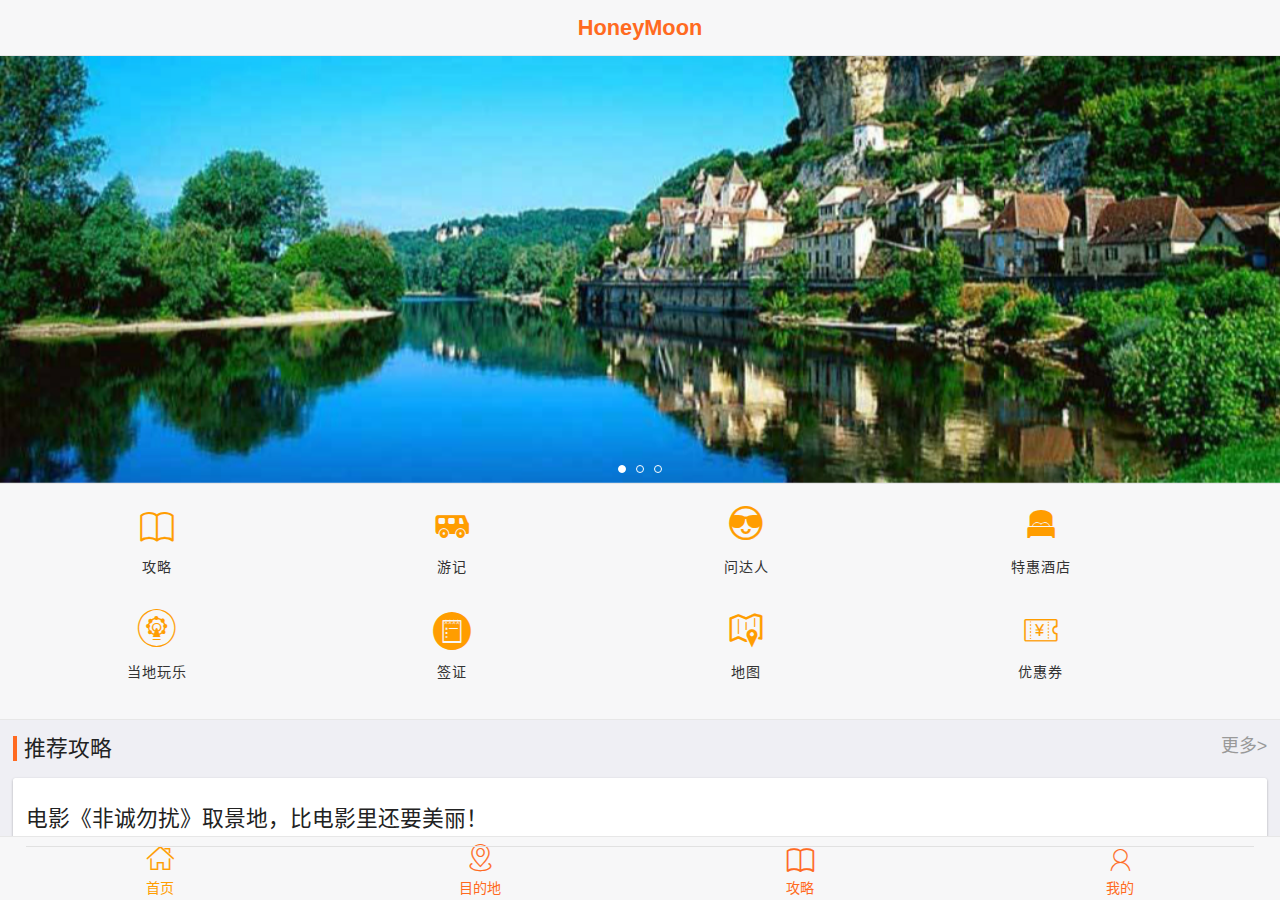
==== commit 0681e6dd: "complete icon" ====
--- a/index.html
+++ b/index.html
@@ -63,7 +63,7 @@
                     </div>
 
                     <!--入口工具-->
-                    <nav class="nav bar bar-tab">
+                    <nav class="nav bar bar-tab clear">
                         <a class="tab-item external" href="#">
                             <span class="icon iconfont icon-gonglve"></span>
                             <span class="tab-label">攻略</span>
@@ -91,6 +91,10 @@
                         <a class="tab-item external" href="#">
                             <span class="icon iconfont icon-ditu"></span>
                             <span class="tab-label">地图</span>
+                        </a>
+                        <a class="tab-item external" href="#">
+                            <span class="icon iconfont icon-youhuiquan"></span>
+                            <span class="tab-label">优惠券</span>
                         </a>
                     </nav>
 
@@ -277,54 +281,53 @@
 
         <script>
             $(function(){
-//                'use strict';
-
-                /*侧滑JS*/
+                'use strict';
+
+                //popup
                 $(document).on("click", ".btn-menu", function() {
                     $.openPanel("#panel");
                 });
 
-                //幻灯片
-                $(function() {
-                    $(".swiper-container").swiper({
-                            autoplay:3000,
-                            loop:true
-                        }
-                    );
-                });
-
-                // 加载flag
+                //swiper
+                $(".swiper-container").swiper({
+                        autoplay:3000,
+                        loop:true
+                    }
+                );
+
+                // lodaing
                 var loading = false;
-                var $card = $(".strategy>.list-block div.card");
-                var el = $(".strategy>.list-block");
+                var $cards = $(".strategy>.list-block div.card");
+                var $el = $(".strategy>.list-block");
+
                 function addItems() {
-                    $card.each(function(){
-                        el.append( '<div class="card">' + $(this).html() + '</div>');
+                    $cards.each(function(){
+                        $el.append( '<div class="card">' + $(this).html() + '</div>');
                     })
-
-
-                // 注册'infinite'事件处理函数
-                $(document).on('infinite', 'div.infinite-scroll',function() {
-                    // 如果正在加载，则退出
-                    if (loading) return;
-
-                    // 设置flag
-                    loading = true;
-
-                    // 模拟1s的加载过程
-                    setTimeout(function() {
-                        // 重置加载flag
-                        loading = false;
-
-                        // 添加新条目
-                        addItems();
-                        //容器发生改变,如果是js滚动，需要刷新滚动
-                        $.refreshScroller();
-                    }, 1000);
-                });
-
-                $.init();
-            })
+                }
+
+                    // 注册'infinite'事件处理函数
+                    $(document).on('infinite', 'div.infinite-scroll',function() {
+                        // 如果正在加载，则退出
+                        if (loading) return;
+
+                        // 设置flag
+                        loading = true;
+
+                        // 模拟1s的加载过程
+                        setTimeout(function() {
+                            // 重置加载flag
+                            loading = false;
+
+                            // 添加新条目
+                            addItems();
+                            //容器发生改变,如果是js滚动，需要刷新滚动
+                            $.refreshScroller();
+                        }, 1000);
+                    });
+
+                    $.init();
+            });
         </script>
 
 
--- a/css/style.css
+++ b/css/style.css
@@ -21,6 +21,13 @@
 }
 ul {
     list-style: none;
+}
+
+/* clear float */
+.clear:after {
+    content: '';
+    display: block;
+    clear: both;
 }
 
 /* iconfont */
@@ -70,6 +77,24 @@
 /* nav */
 .nav {
     position: relative;
+    padding: 0 .5rem 1.1rem;
+    height: auto;
+}
+.nav .tab-item {
+    display: inline-block;
+    width: 23%;
+    height: auto;
+    padding: .5rem 0;
+}
+.nav .tab-item>span.icon {
+    font-size: 1.5rem;
+    height: auto;
+    line-height: inherit;
+    color: #ff9d00;
+}
+.nav .tab-label {
+    color: #333;
+    letter-spacing: 1px;
 }
 
 /* 推荐攻略 */
@@ -123,12 +148,10 @@
 
 /* 工具栏 */
 nav.bar .tab-item{
-    color: #666;
+    color: #ff6a21;
 }
-.bar-tab .tab-item.active,
-.bar-tab .tab-item:active
-{
-    color: #ff6a21;
+nav.bar-tab .tab-item.active {
+    color: #ff9d00;
 }
 
 /* popup */
